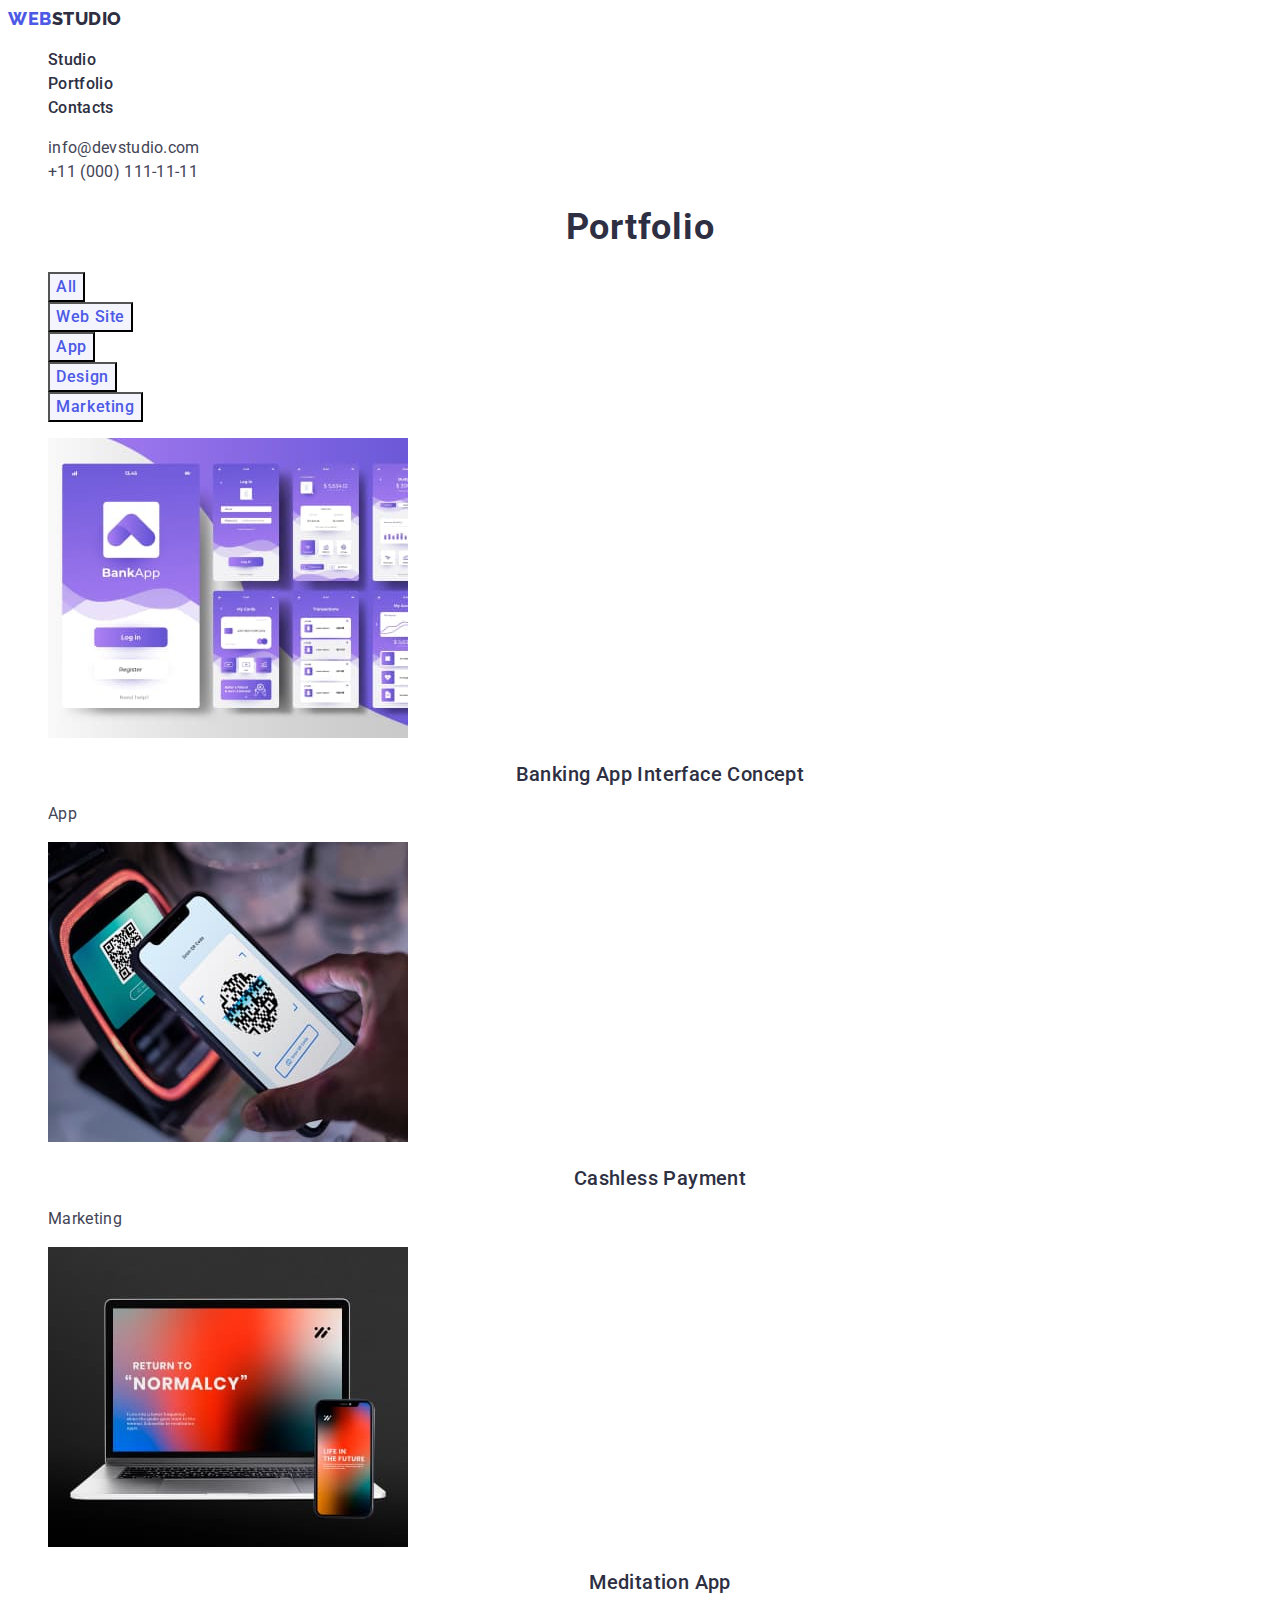
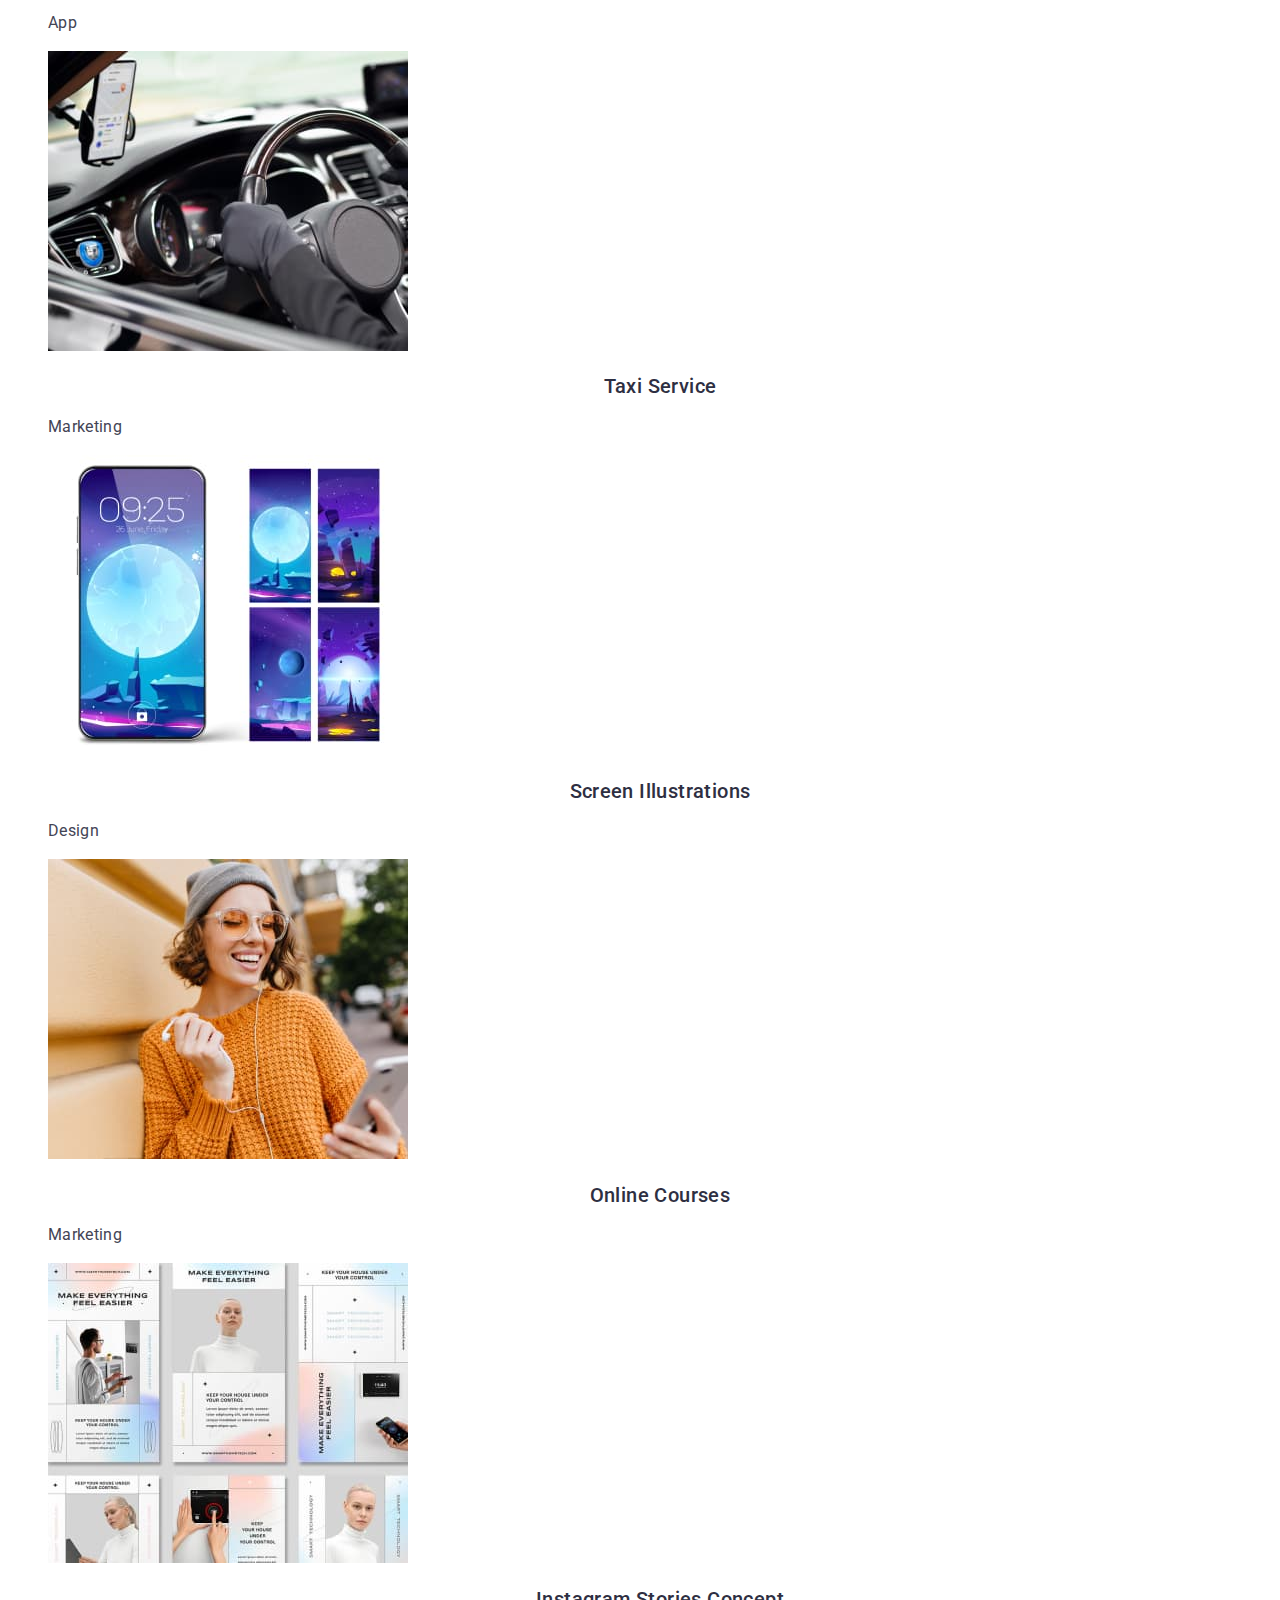
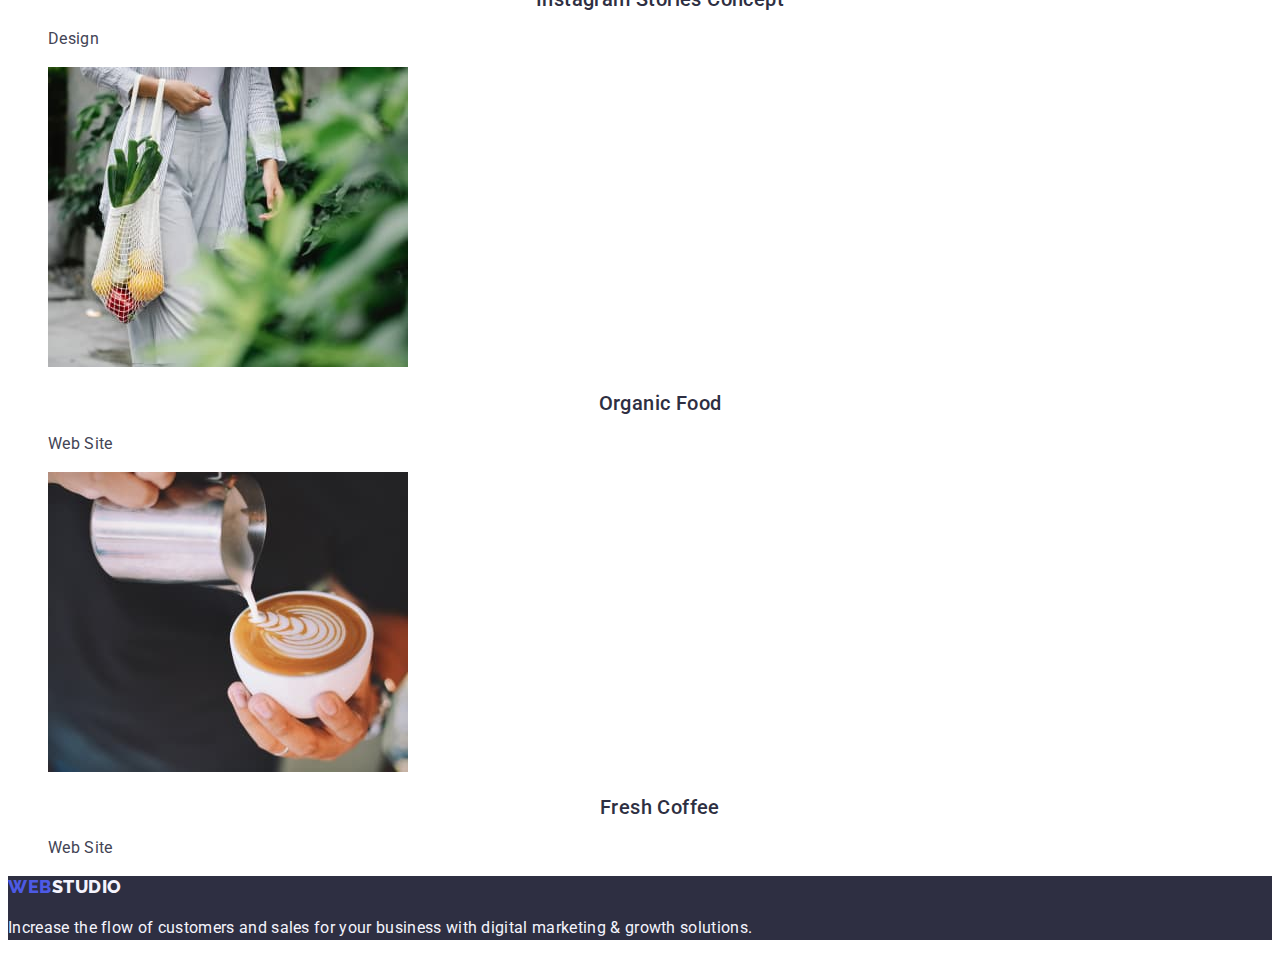
==== portfolio.html @ e99a3436 "Initial commit" ====
<!DOCTYPE html>
<html lang="en">
  <head>
    <meta charset="UTF-8" />
    <meta name="viewport" content="width=device-width, initial-scale=1.0" />
    <link rel="preconnect" href="https://fonts.googleapis.com" />
    <link rel="preconnect" href="https://fonts.gstatic.com" crossorigin />
    <link
      href="https://fonts.googleapis.com/css2?family=Raleway:wght@800&family=Roboto:wght@400;500;700;900&display=swap"
      rel="stylesheet"
    />
    <link href="./css/styles.css" rel="stylesheet" />

    <title>Portfolio</title>
  </head>
  <body>
    <!-- HEADER -->
    <header>
        <nav>
            <a class="logo link" href="./index.html">Web<span class="dark-part-logo">Studio</span></a>
            <ul class="menu list">
                <li class="menu-item">
                    <a class="menu-link link" href="./index.html">Studio</a>
                </li>
                <li class="menu-item">
                    <a class="menu-link link" href="./portfolio.html">Portfolio</a>
                </li>
                <li class="menu-item">
                    <a class="menu-link link" href="">Contacts</a>
                </li>
            </ul>
        </nav>
        <address class="contacts">
            <ul class="list-address list">
                <li>
                    <a class="address-link link" href="mailto:info@devstudio.com">info@devstudio.com</a>
                </li>
                <li>
                    <a class="address-link link" href="tel:+110001111111">+11 (000) 111-11-11</a>
                </li>
            </ul>
        </address>
    </header>

    <main>
      <!-- PORTFOLIO -->
      <section>
        <h1 class="section-title">Portfolio</h1>
        <ul class="filter-list list">
          <li><button class="filter-btn" type="button">All</button></li>
          <li><button class="filter-btn" type="button">Web Site</button></li>
          <li><button class="filter-btn" type="button">App</button></li>
          <li><button class="filter-btn" type="button">Design</button></li>
          <li><button class="filter-btn" type="button">Marketing</button></li>
        </ul>
        <ul class="list">
          <li>
            <a class="link" href="">
              <img
                src="./images/portfolio_page/banking_app.jpg"
                alt="bamking app"
                width="360"
                height="300"
              />
              <h2 class="section-subtitle">Banking App Interface Concept</h2>
              <p class="section-text">App</p>
            </a>
          </li>
          <li>
            <a class="link" href="">
              <img
                src="./images//portfolio_page/cashless_payment.jpg"
                alt="cashless payment"
                width="360"
                height="300"
              />
              <h2 class="section-subtitle">Cashless Payment</h2>
              <p class="section-text">Marketing</p>
            </a>
          </li>
          <li>
            <a class="link" href="">
              <img
                src="./images/portfolio_page/meditation_app.jpg"
                alt="meditation app"
                width="360"
                height="300"
              />
              <h2 class="section-subtitle">Meditation App</h2>
              <p class="section-text">App</p>
            </a>
          </li>
          <li>
            <a class="link" href="">
              <img
                src="./images/portfolio_page/taxi_service.jpg"
                alt="taxi service"
                width="360"
                height="300"
              />
              <h2 class="section-subtitle">Taxi Service</h2>
              <p class="section-text">Marketing</p>
            </a>
          </li>
          <li>
            <a class="link" href="">
              <img
                src="./images/portfolio_page/screen_illustrations.jpg"
                alt="screen illustrations"
                width="360"
                height="300"
              />
              <h2 class="section-subtitle">Screen Illustrations</h2>
              <p class="section-text">Design</p>
            </a>
          </li>
          <li>
            <a class="link" href="">
              <img
                src="./images/portfolio_page/online_cousre.jpg"
                alt="online course"
                width="360"
                height="300"
              />
              <h2 class="section-subtitle">Online Courses</h2>
              <p class="section-text">Marketing</p>
            </a>
          </li>
          <li>
            <a class="link" href="">
              <img
                src="./images/portfolio_page/instagram-stories_concept.jpg"
                alt="instagram stories concept"
                width="360"
                height="300"
              />
              <h2 class="section-subtitle">Instagram Stories Concept</h2>
              <p class="section-text">Design</p>
            </a>
          </li>
          <li>
            <a class="link" href="">
              <img
                src="./images/portfolio_page/organic_food.jpg"
                alt="organic food"
                width="360"
                height="300"
              />
              <h2 class="section-subtitle">Organic Food</h2>
              <p class="section-text">Web Site</p>
            </a>
          </li>
          <li>
            <a class="link" href="">
              <img
                src="./images/portfolio_page/fresh_coffee.jpg"
                alt="fresh coffee"
                width="360"
                height="300"
              />
              <h2 class="section-subtitle">Fresh Coffee</h2>
              <p class="section-text">Web Site</p>
            </a>
          </li>
        </ul>
      </section>
    </main>
    <!-- FOOTER -->
    <footer class="page-footer">
      <a class="logo link" href="./index.html"
        >Web<span class="logo-part-light">Studio</span></a
      >
      <p class="text-footer">
        Increase the flow of customers and sales for your business with digital
        marketing & growth solutions.
      </p>
    </footer>
  </body>
</html>
---- css/styles.css ----
/*===== VARIABLES ===== */
:root {
  --brand-color: #4d5ae5;
  --acive-color: #404bbf;
  --dark-color: #2e2f42;
  --success-color: #31d0aa;
  --primary-text-color: #434455;
  --secondary-text-color: #8e8f99;
  --accent-color: #e7e9fc;
  --light-bg-color: #f4f4fd;
  --modal-overlay-color: #2e2f42;
  --hero-bg-color: #2e2f42;
  --white-color: #ffffff;
  --modal-bg-color: #fcfcfc;
}
/*===== /VARIABLES ===== */

/* ===== NORMALIZE ===== */
body {
  color: var(--primary-text-color);
  font-family: "Roboto", sans-serif;
  font-size: 16px;
  line-height: 1.5;
  background-color: var(--white-color);
  letter-spacing: 0.02em;
}

address {
  font-style: normal;
}

.link {
  text-decoration: none;
}

button {
  cursor: pointer;
}

.list {
  list-style: none;
}
/* ===== /NORMALIZE ===== */

/* ===== COMPONENTS ===== */
.logo {
  color: var(--brand-color);
  font-family: "Raleway", sans-serif;
  font-size: 18px;
  line-height: 1.17;
  text-transform: uppercase;
  letter-spacing: 0.03em;
  font-weight: 800;
}
.dark-part-logo {
  color: var(--dark-color);
}

.logo-part-light {
  color: var(--light-bg-color);
}

.section-title {
  color: var(--dark-color);
  font-weight: 700;
  font-size: 36px;
  line-height: 1.11;
  letter-spacing: 0.02em;
  text-align: center;
  text-transform: capitalize;
}

.section-subtitle {
  color: var(--dark-color);
  font-size: 20px;
  line-height: 1.2;
  letter-spacing: 0.02em;
  font-weight: 500;
  text-align: center;
}

.section-text {
  color: var(--primary-text-color);
}
/* ===== /COMPONENTS ===== */

/* ===== HEADER ===== */
.menu-link {
  font-size: 16px;
  line-height: 1.5;
  font-weight: 500;
  color: var(--dark-color);
}

.menu-link:hover,
.menu-link:focus {
  color: var(--acive-color);
}

.address-link {
  color: var(--primary-text-color);
}

.address-link:hover,
.address-link:focus {
  color: var(--acive-color);
}
/* ===== /HEADER ===== */

/* ===== HERO ===== */
.hero {
  background-color: var(--dark-color);
}

.hero-title {
  color: var(--white-color);
  font-size: 56px;
  line-height: 1.07;
  font-weight: 700;
  text-align: center;
  letter-spacing: 0.02em;
}

.hero-button {
  color: var(--white-color);
  background-color: var(--brand-color);

  font-family: "Roboto", sans-serif;
  font-size: 16px;
  line-height: 1.5;
  font-weight: 500;
  letter-spacing: 0.04em;
}

.hero-button:hover,
.hero-button:focus {
  background-color: var(--acive-color);
}
/* ===== /HERO ===== */

/* ===== OUR TEAM ===== */
.section-team {
  background-color: var(--light-bg-color);
}
.team-item {
  background-color: var(--white-color);
}
/* ===== /OUR TEAM ===== */

/* ===== PORTFOLIO ===== */
.filter-btn {
  color: var(--brand-color);
  background-color: var(--light-bg-color);
  font-family: "Roboto", sans-serif;
  font-size: 16px;
  font-weight: 500;
  line-height: 1.5;
  letter-spacing: 0.04em;
}

.filter-btn:hover,
.filter-btn:focus {
  color: var(--white-color);
  background-color: var(--acive-color);
  font-weight: 500;
  letter-spacing: 0.04em;
}
/* ===== /PORTFOLIO ===== */

/* ===== FOOTER ===== */
.page-footer {
  background-color: var(--dark-color);
}

.text-footer {
  color: var(--light-bg-color);
}
/* ===== /FOOTER ===== */
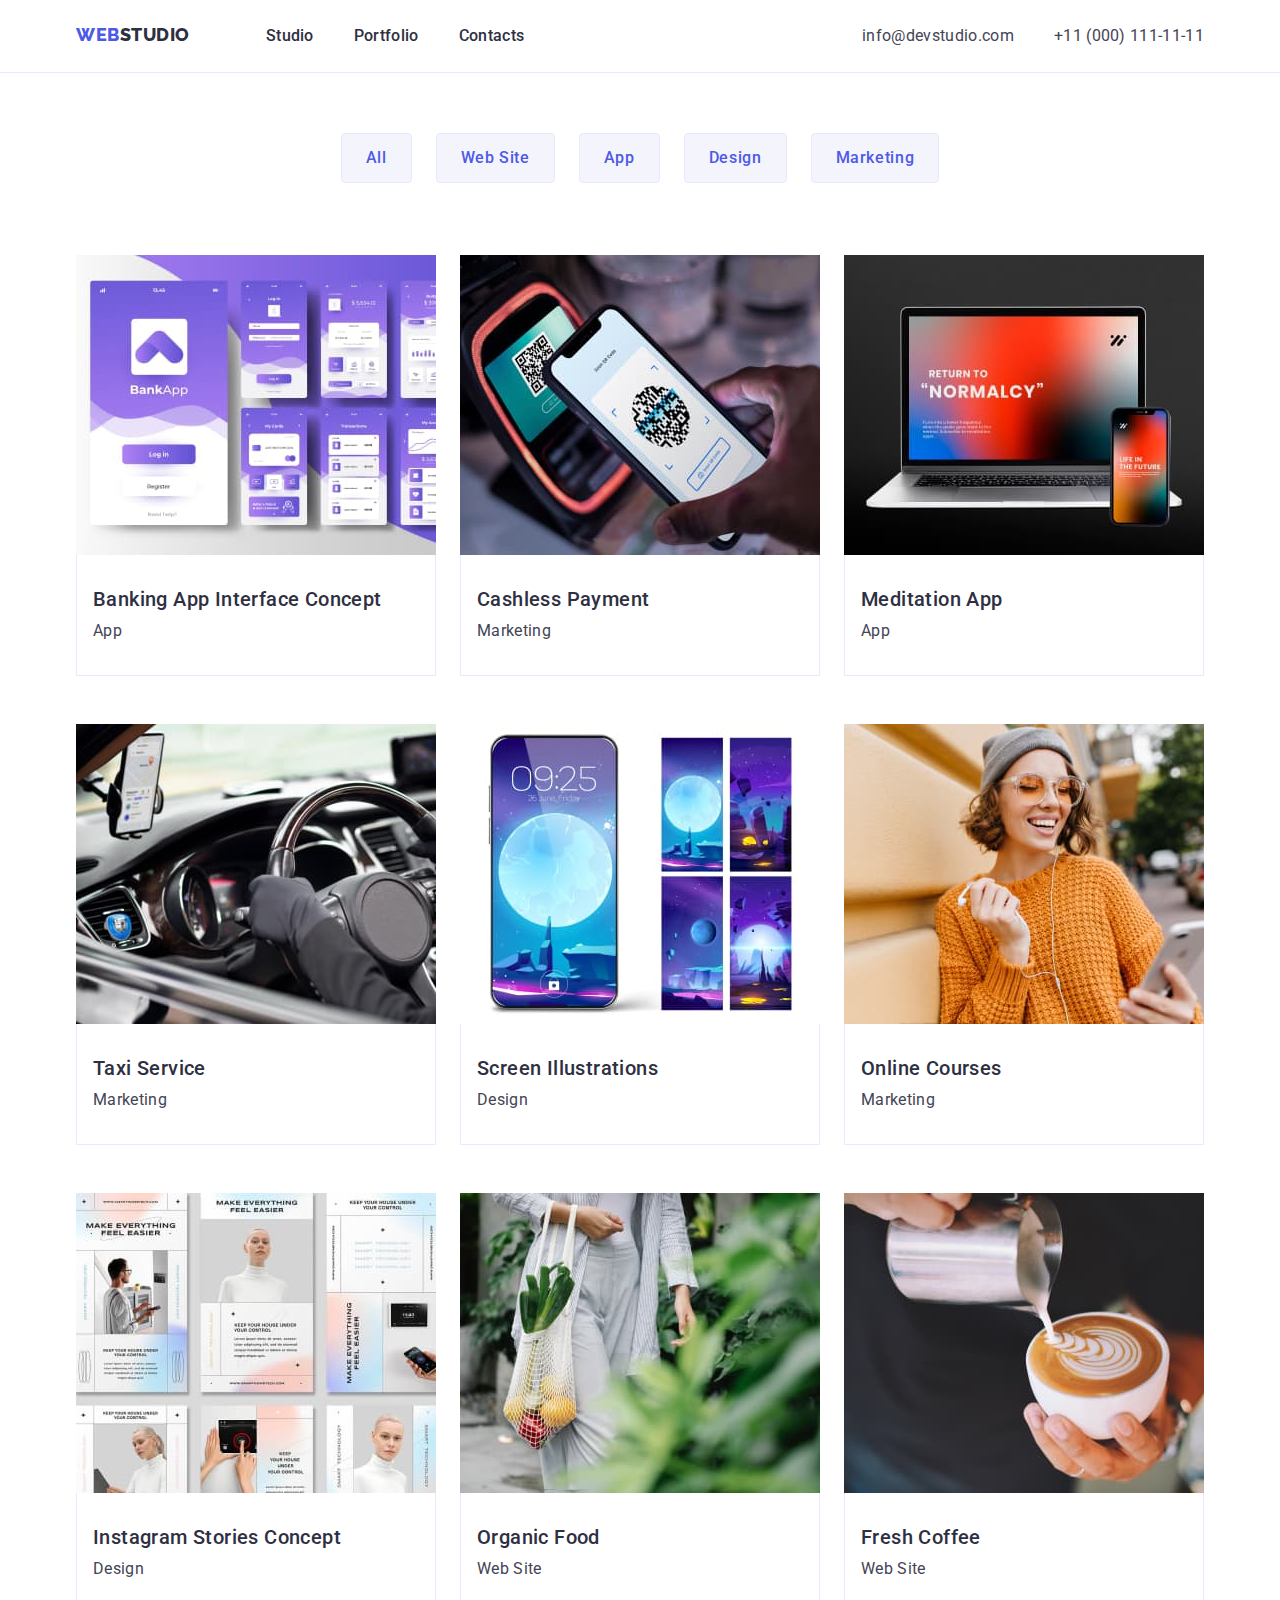
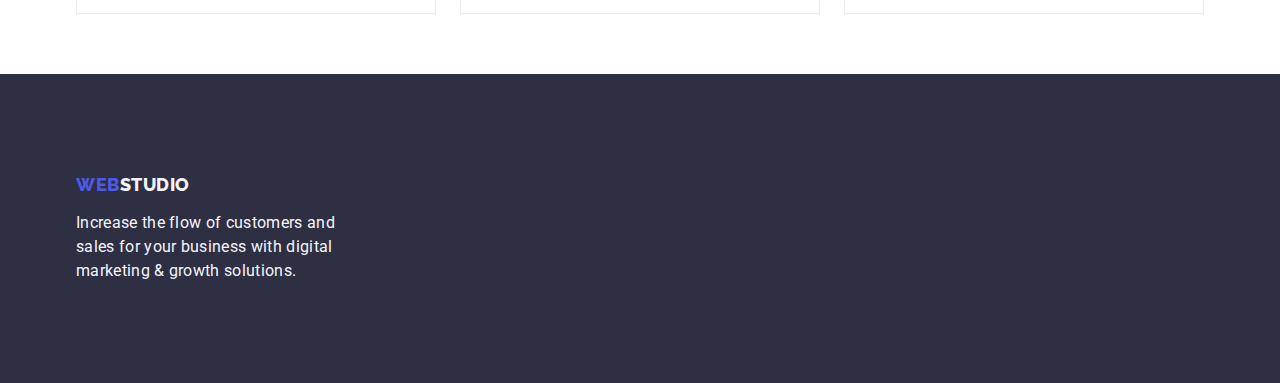
==== commit 3010d70a: "adding flex style" ====
--- a/portfolio.html
+++ b/portfolio.html
@@ -9,171 +9,198 @@
       href="https://fonts.googleapis.com/css2?family=Raleway:wght@800&family=Roboto:wght@400;500;700;900&display=swap"
       rel="stylesheet"
     />
+    <link
+      rel="stylesheet"
+      href="https://cdn.jsdelivr.net/npm/modern-normalize@2.0.0/modern-normalize.min.css"
+    />
     <link href="./css/styles.css" rel="stylesheet" />
 
     <title>Portfolio</title>
   </head>
   <body>
     <!-- HEADER -->
-    <header>
-        <nav>
-            <a class="logo link" href="./index.html">Web<span class="dark-part-logo">Studio</span></a>
-            <ul class="menu list">
-                <li class="menu-item">
-                    <a class="menu-link link" href="./index.html">Studio</a>
-                </li>
-                <li class="menu-item">
-                    <a class="menu-link link" href="./portfolio.html">Portfolio</a>
-                </li>
-                <li class="menu-item">
-                    <a class="menu-link link" href="">Contacts</a>
-                </li>
-            </ul>
+    <header class="header-border">
+      <div class="header-container container">
+        <nav class="navigation">
+          <a class="logo link" href="./index.html"
+            >Web<span class="dark-part-logo">Studio</span></a
+          >
+          <ul class="menu list">
+            <li class="menu-item">
+              <a class="menu-link link" href="./index.html">Studio</a>
+            </li>
+            <li class="menu-item">
+              <a class="menu-link link" href="./portfolio.html">Portfolio</a>
+            </li>
+            <li class="menu-item">
+              <a class="menu-link link" href="">Contacts</a>
+            </li>
+          </ul>
         </nav>
         <address class="contacts">
-            <ul class="list-address list">
-                <li>
-                    <a class="address-link link" href="mailto:info@devstudio.com">info@devstudio.com</a>
-                </li>
-                <li>
-                    <a class="address-link link" href="tel:+110001111111">+11 (000) 111-11-11</a>
-                </li>
-            </ul>
+          <ul class="list-address list">
+            <li>
+              <a class="address-link link" href="mailto:info@devstudio.com"
+                >info@devstudio.com</a
+              >
+            </li>
+            <li>
+              <a class="address-link link" href="tel:+110001111111"
+                >+11 (000) 111-11-11</a
+              >
+            </li>
+          </ul>
         </address>
+      </div>
     </header>
 
     <main>
       <!-- PORTFOLIO -->
-      <section>
-        <h1 class="section-title">Portfolio</h1>
-        <ul class="filter-list list">
-          <li><button class="filter-btn" type="button">All</button></li>
-          <li><button class="filter-btn" type="button">Web Site</button></li>
-          <li><button class="filter-btn" type="button">App</button></li>
-          <li><button class="filter-btn" type="button">Design</button></li>
-          <li><button class="filter-btn" type="button">Marketing</button></li>
-        </ul>
-        <ul class="list">
-          <li>
-            <a class="link" href="">
-              <img
-                src="./images/portfolio_page/banking_app.jpg"
-                alt="bamking app"
-                width="360"
-                height="300"
-              />
-              <h2 class="section-subtitle">Banking App Interface Concept</h2>
-              <p class="section-text">App</p>
-            </a>
-          </li>
-          <li>
-            <a class="link" href="">
-              <img
-                src="./images//portfolio_page/cashless_payment.jpg"
-                alt="cashless payment"
-                width="360"
-                height="300"
-              />
-              <h2 class="section-subtitle">Cashless Payment</h2>
-              <p class="section-text">Marketing</p>
-            </a>
-          </li>
-          <li>
-            <a class="link" href="">
-              <img
-                src="./images/portfolio_page/meditation_app.jpg"
-                alt="meditation app"
-                width="360"
-                height="300"
-              />
-              <h2 class="section-subtitle">Meditation App</h2>
-              <p class="section-text">App</p>
-            </a>
-          </li>
-          <li>
-            <a class="link" href="">
-              <img
-                src="./images/portfolio_page/taxi_service.jpg"
-                alt="taxi service"
-                width="360"
-                height="300"
-              />
-              <h2 class="section-subtitle">Taxi Service</h2>
-              <p class="section-text">Marketing</p>
-            </a>
-          </li>
-          <li>
-            <a class="link" href="">
-              <img
-                src="./images/portfolio_page/screen_illustrations.jpg"
-                alt="screen illustrations"
-                width="360"
-                height="300"
-              />
-              <h2 class="section-subtitle">Screen Illustrations</h2>
-              <p class="section-text">Design</p>
-            </a>
-          </li>
-          <li>
-            <a class="link" href="">
-              <img
-                src="./images/portfolio_page/online_cousre.jpg"
-                alt="online course"
-                width="360"
-                height="300"
-              />
-              <h2 class="section-subtitle">Online Courses</h2>
-              <p class="section-text">Marketing</p>
-            </a>
-          </li>
-          <li>
-            <a class="link" href="">
-              <img
-                src="./images/portfolio_page/instagram-stories_concept.jpg"
-                alt="instagram stories concept"
-                width="360"
-                height="300"
-              />
-              <h2 class="section-subtitle">Instagram Stories Concept</h2>
-              <p class="section-text">Design</p>
-            </a>
-          </li>
-          <li>
-            <a class="link" href="">
-              <img
-                src="./images/portfolio_page/organic_food.jpg"
-                alt="organic food"
-                width="360"
-                height="300"
-              />
-              <h2 class="section-subtitle">Organic Food</h2>
-              <p class="section-text">Web Site</p>
-            </a>
-          </li>
-          <li>
-            <a class="link" href="">
-              <img
-                src="./images/portfolio_page/fresh_coffee.jpg"
-                alt="fresh coffee"
-                width="360"
-                height="300"
-              />
-              <h2 class="section-subtitle">Fresh Coffee</h2>
-              <p class="section-text">Web Site</p>
-            </a>
-          </li>
-        </ul>
+      <section class="section">
+        <div class="container">
+          <h1 class="visually-hidden section-title">Portfolio</h1>
+          <ul class="filter-list list">
+            <li><button class="filter-btn" type="button">All</button></li>
+            <li><button class="filter-btn" type="button">Web Site</button></li>
+            <li><button class="filter-btn" type="button">App</button></li>
+            <li><button class="filter-btn" type="button">Design</button></li>
+            <li><button class="filter-btn" type="button">Marketing</button></li>
+          </ul>
+          <ul class="examples-list list">
+            <li class="examples-item">
+              <a class="link" href="">
+                <img
+                  src="./images/portfolio_page/banking_app.jpg"
+                  alt="bamking app"
+                  width="360"
+                />
+                <div class="example-description">
+                  <h2 class="section-subtitle">
+                    Banking App Interface Concept
+                  </h2>
+                  <p class="section-text">App</p>
+                </div>
+              </a>
+            </li>
+            <li class="examples-item">
+              <a class="link" href="">
+                <img
+                  src="./images//portfolio_page/cashless_payment.jpg"
+                  alt="cashless payment"
+                  width="360"
+                />
+                <div class="example-description">
+                  <h2 class="section-subtitle">Cashless Payment</h2>
+                  <p class="section-text">Marketing</p>
+                </div>
+              </a>
+            </li>
+            <li class="examples-item">
+              <a class="link" href="">
+                <img
+                  src="./images/portfolio_page/meditation_app.jpg"
+                  alt="meditation app"
+                  width="360"
+                />
+                <div class="example-description">
+                  <h2 class="section-subtitle">Meditation App</h2>
+                  <p class="section-text">App</p>
+                </div>
+              </a>
+            </li>
+            <li class="examples-item">
+              <a class="link" href="">
+                <img
+                  src="./images/portfolio_page/taxi_service.jpg"
+                  alt="taxi service"
+                  width="360"
+                />
+                <div class="example-description">
+                  <h2 class="section-subtitle">Taxi Service</h2>
+                  <p class="section-text">Marketing</p>
+                </div>
+              </a>
+            </li>
+            <li class="examples-item">
+              <a class="link" href="">
+                <img
+                  src="./images/portfolio_page/screen_illustrations.jpg"
+                  alt="screen illustrations"
+                  width="360"
+                />
+                <div class="example-description">
+                  <h2 class="section-subtitle">Screen Illustrations</h2>
+                  <p class="section-text">Design</p>
+                </div>
+              </a>
+            </li>
+            <li class="examples-item">
+              <a class="link" href="">
+                <img
+                  src="./images/portfolio_page/online_cousre.jpg"
+                  alt="online course"
+                  width="360"
+                />
+                <div class="example-description">
+                  <h2 class="section-subtitle">Online Courses</h2>
+                  <p class="section-text">Marketing</p>
+                </div>
+              </a>
+            </li>
+            <li class="examples-item">
+              <a class="link" href="">
+                <img
+                  src="./images/portfolio_page/instagram-stories_concept.jpg"
+                  alt="instagram stories concept"
+                  width="360"
+                />
+                <div class="example-description">
+                  <h2 class="section-subtitle">Instagram Stories Concept</h2>
+                  <p class="section-text">Design</p>
+                </div>
+              </a>
+            </li>
+            <li class="examples-item">
+              <a class="link" href="">
+                <img
+                  src="./images/portfolio_page/organic_food.jpg"
+                  alt="organic food"
+                  width="360"
+                />
+                <div class="example-description">
+                  <h2 class="section-subtitle">Organic Food</h2>
+                  <p class="section-text">Web Site</p>
+                </div>
+              </a>
+            </li>
+            <li class="examples-item">
+              <a class="link" href="">
+                <img
+                  src="./images/portfolio_page/fresh_coffee.jpg"
+                  alt="fresh coffee"
+                  width="360"
+                />
+                <div class="example-description">
+                  <h2 class="section-subtitle">Fresh Coffee</h2>
+                  <p class="section-text">Web Site</p>
+                </div>
+              </a>
+            </li>
+          </ul>
+        </div>
       </section>
     </main>
     <!-- FOOTER -->
     <footer class="page-footer">
-      <a class="logo link" href="./index.html"
-        >Web<span class="logo-part-light">Studio</span></a
-      >
-      <p class="text-footer">
-        Increase the flow of customers and sales for your business with digital
-        marketing & growth solutions.
-      </p>
+      <div class="container">
+        <a class="logo-footer logo link" href="./index.html"
+          >Web<span class="logo-part-light">Studio</span></a
+        >
+        <p class="text-footer">
+          Increase the flow of customers and sales for your business with
+          digital marketing & growth solutions.
+        </p>
+      </div>
     </footer>
   </body>
 </html>
--- a/css/styles.css
+++ b/css/styles.css
@@ -29,20 +29,65 @@
   font-style: normal;
 }
 
+button,
+h1,
+h2,
+h3,
+h4,
+h5,
+h6,
+p {
+  margin-top: 0;
+  margin-bottom: 0;
+}
+
+ul,
+ol {
+  padding-left: 0;
+  margin-top: 0;
+  margin-bottom: 0;
+}
+
+img {
+  display: block;
+}
+
+button {
+  display: block;
+  cursor: pointer;
+}
+
 .link {
   text-decoration: none;
 }
 
-button {
-  cursor: pointer;
-}
-
 .list {
   list-style: none;
 }
+
+.visually-hidden {
+  position: absolute;
+  width: 1px;
+  height: 1px;
+  margin: -1px;
+  border: 0;
+  padding: 0;
+  white-space: nowrap;
+  clip-path: inset(100%);
+  clip: rect(0 0 0 0);
+  overflow: hidden;
+}
 /* ===== /NORMALIZE ===== */
 
 /* ===== COMPONENTS ===== */
+.container {
+  width: 1158px;
+  padding-left: 15px;
+  padding-right: 15px;
+  margin-left: auto;
+  margin-right: auto;
+}
+
 .logo {
   color: var(--brand-color);
   font-family: "Raleway", sans-serif;
@@ -60,9 +105,15 @@
   color: var(--light-bg-color);
 }
 
+.section {
+  padding-top: 60px;
+  padding-bottom: 60px;
+}
+
 .section-title {
+  margin-bottom: 72px;
+
   color: var(--dark-color);
-  font-weight: 700;
   font-size: 36px;
   line-height: 1.11;
   letter-spacing: 0.02em;
@@ -71,20 +122,49 @@
 }
 
 .section-subtitle {
+  margin-bottom: 8px;
   color: var(--dark-color);
   font-size: 20px;
   line-height: 1.2;
   letter-spacing: 0.02em;
   font-weight: 500;
-  text-align: center;
 }
 
 .section-text {
   color: var(--primary-text-color);
 }
+
 /* ===== /COMPONENTS ===== */
 
+/* !!!===== MAIN PAGE ======!!! */
 /* ===== HEADER ===== */
+.header-container {
+  display: flex;
+  justify-content: space-between;
+
+  padding-bottom: 24px;
+  padding-top: 24px;
+}
+
+.header-border {
+  border-bottom: 1px solid var(--accent-color);
+}
+
+.navigation {
+  display: flex;
+}
+
+.menu {
+  display: flex;
+  column-gap: 40px;
+  margin-left: 76px;
+}
+
+.list-address {
+  display: flex;
+  column-gap: 40px;
+}
+
 .menu-link {
   font-size: 16px;
   line-height: 1.5;
@@ -109,19 +189,27 @@
 
 /* ===== HERO ===== */
 .hero {
+  padding-top: 188px;
+  padding-bottom: 188px;
   background-color: var(--dark-color);
+  margin-bottom: 60px;
 }
 
 .hero-title {
+  margin: 0 auto 48px;
+  max-width: 496px;
+
   color: var(--white-color);
   font-size: 56px;
   line-height: 1.07;
   font-weight: 700;
-  text-align: center;
   letter-spacing: 0.02em;
 }
 
-.hero-button {
+.hero-btn {
+  margin: 0 auto;
+  padding: 16px 32px;
+
   color: var(--white-color);
   background-color: var(--brand-color);
 
@@ -130,25 +218,110 @@
   line-height: 1.5;
   font-weight: 500;
   letter-spacing: 0.04em;
-}
-
-.hero-button:hover,
-.hero-button:focus {
+
+  border: none;
+  border-radius: 4px;
+  box-shadow: 0px 4px 4px 0px rgba(0, 0, 0, 0.15);
+}
+
+.hero-btn:hover,
+.hero-btn:focus {
   background-color: var(--acive-color);
 }
 /* ===== /HERO ===== */
+
+/* ===== ADVANTAGES ===== */
+.advantages-list {
+  display: flex;
+  column-gap: 24px;
+}
+
+.advantages-item {
+  flex-basis: calc((100% - 24px * 3) / 4);
+}
+/* ===== /ADVANTAGES ===== */
+
+/* ===== WORKS ===== */
+
+.works-list {
+  display: flex;
+  column-gap: 24px;
+}
+
+.works-item {
+  flex-basis: calc((100% - 24px * 2) / 3);
+}
+/* ===== /WORKS ===== */
 
 /* ===== OUR TEAM ===== */
 .section-team {
   background-color: var(--light-bg-color);
 }
+
+.team-list {
+  display: flex;
+  column-gap: 24px;
+}
+.team-description {
+  padding: 32px 16px 32px 16px;
+}
+
+.team-description .section-text {
+  text-align: center;
+}
+
 .team-item {
+  flex-basis: calc((100% - 24px * 3) / 4);
+
+  border-radius: 0px 0px 4px 4px;
+  box-shadow: 0px 2px 1px 0px rgba(46, 47, 66, 0.08),
+    0px 1px 1px 0px rgba(46, 47, 66, 0.16),
+    0px 1px 6px 0px rgba(46, 47, 66, 0.08);
+
   background-color: var(--white-color);
 }
+
+.team-item .section-subtitle {
+  text-align: center;
+}
+
+.description-item .section-text {
+  text-align: center;
+}
+
 /* ===== /OUR TEAM ===== */
 
-/* ===== PORTFOLIO ===== */
+/* ===== FOOTER ===== */
+.page-footer {
+  padding-top: 100px;
+  padding-bottom: 100px;
+  background-color: var(--dark-color);
+}
+
+.logo-footer {
+  display: inline-block;
+  margin-bottom: 16px;
+}
+
+.text-footer {
+  color: var(--light-bg-color);
+  max-width: 264px;
+}
+/* ===== /FOOTER ===== */
+/* !!!===== /MAIN PAGE ======!!! */
+
+/* !!!===== PORTFOLIO ======!!! */
+/* ===== FILTER ===== */
+.filter-list {
+  display: flex;
+  column-gap: 24px;
+  justify-content: center;
+  margin-bottom: 72px;
+}
+
 .filter-btn {
+  padding: 12px 24px;
+
   color: var(--brand-color);
   background-color: var(--light-bg-color);
   font-family: "Roboto", sans-serif;
@@ -156,6 +329,9 @@
   font-weight: 500;
   line-height: 1.5;
   letter-spacing: 0.04em;
+
+  border: 1px solid var(--accent-color);
+  border-radius: 4px;
 }
 
 .filter-btn:hover,
@@ -164,15 +340,28 @@
   background-color: var(--acive-color);
   font-weight: 500;
   letter-spacing: 0.04em;
-}
-/* ===== /PORTFOLIO ===== */
-
-/* ===== FOOTER ===== */
-.page-footer {
-  background-color: var(--dark-color);
-}
-
-.text-footer {
-  color: var(--light-bg-color);
-}
-/* ===== /FOOTER ===== */
+  box-shadow: 0px 2px 2px 0px rgba(0, 0, 0, 0.12),
+    0px 2px 1px 0px rgba(0, 0, 0, 0.08), 0px 3px 1px 0px rgba(0, 0, 0, 0.1);
+}
+/* ===== /FILTER ===== */
+
+/* ===== EXAMPLES ===== */
+.examples-list {
+  display: flex;
+  flex-wrap: wrap;
+  gap: 48px 24px;
+}
+
+.examples-item {
+  flex-basis: calc((100% - 24px * 2) / 3);
+}
+
+.example-description {
+  padding: 32px 16px 32px 16px;
+  border-left: 1px solid var(--accent-color);
+  border-right: 1px solid var(--accent-color);
+  border-bottom: 1px solid var(--accent-color);
+}
+/* ===== /EXAMPLES ===== */
+
+/* !!!===== /PORTFOLIO ======!!! */
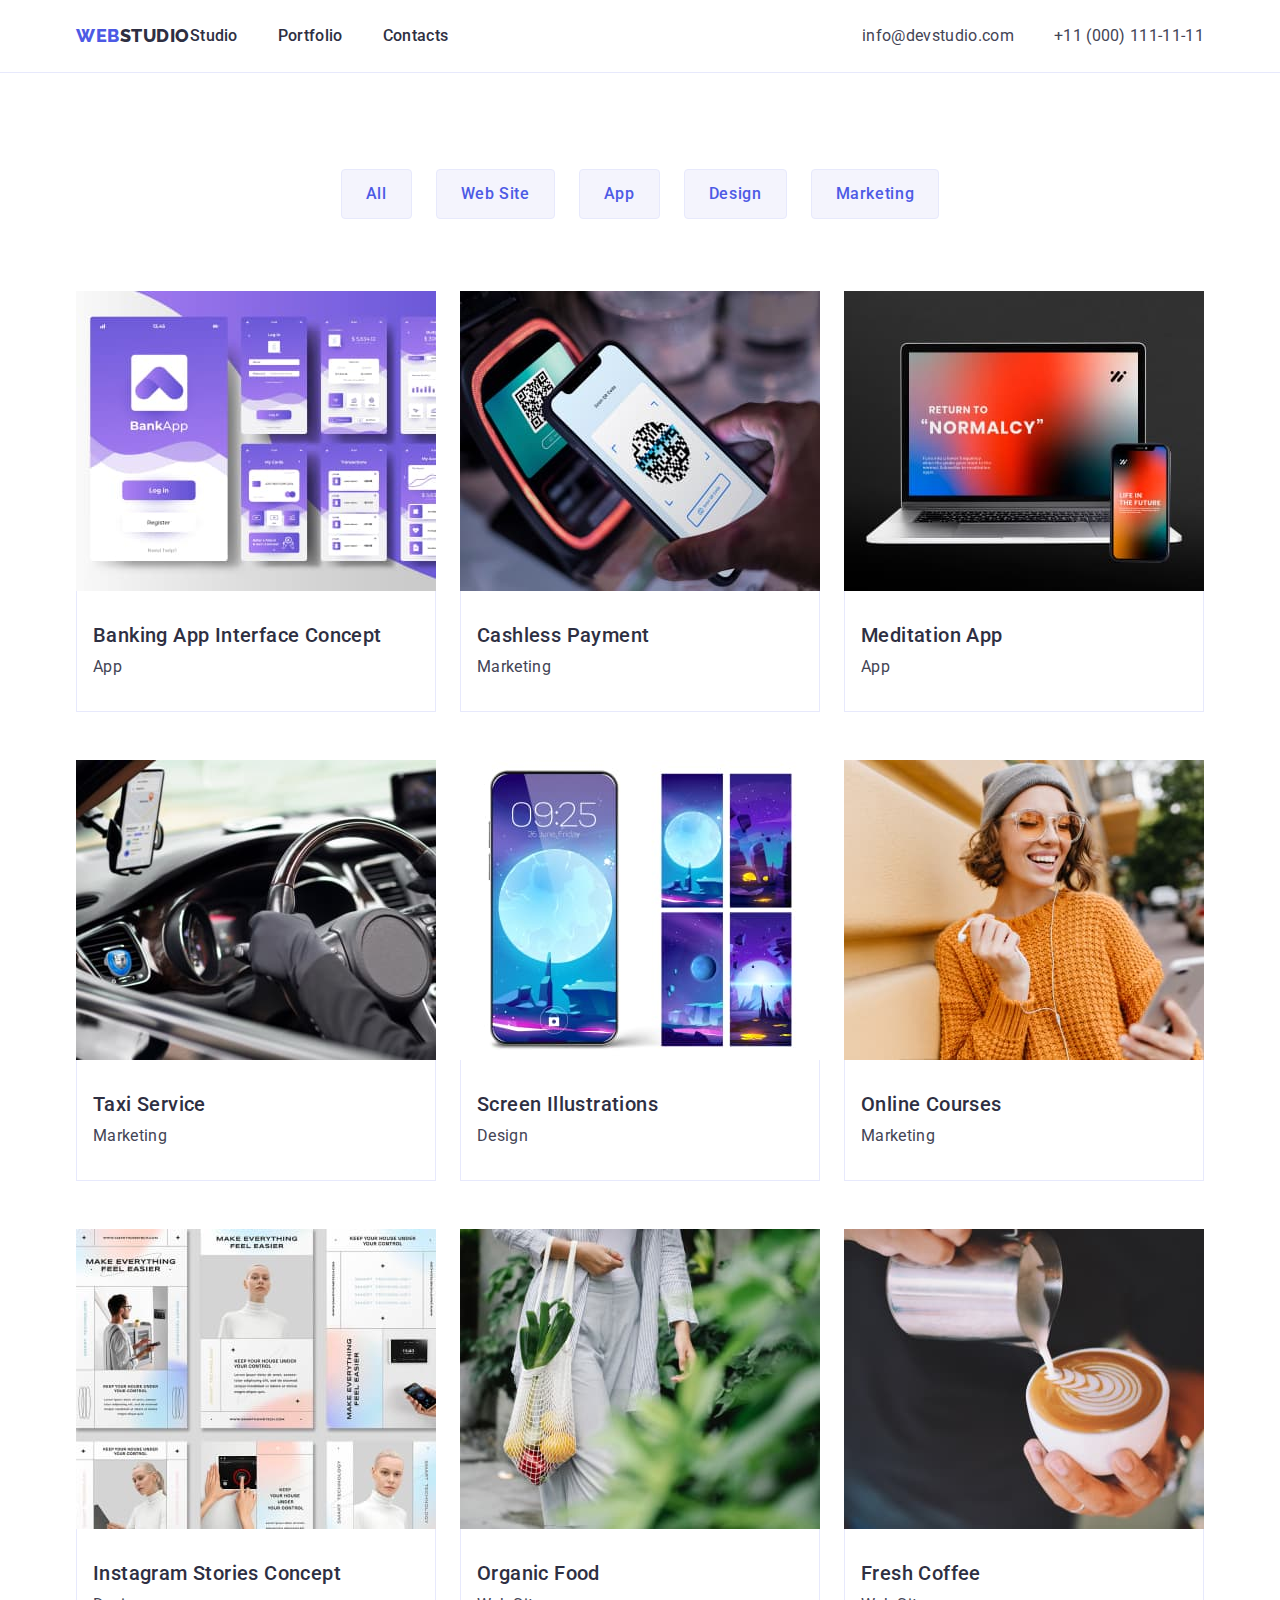
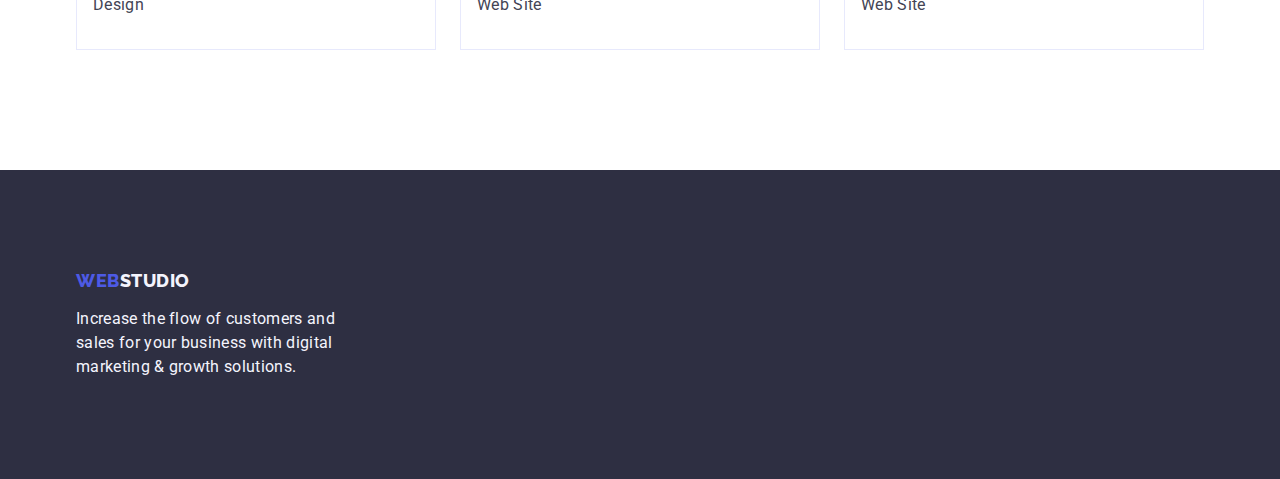
==== commit 020849ad: "fix problem" ====
--- a/portfolio.html
+++ b/portfolio.html
@@ -56,7 +56,7 @@
 
     <main>
       <!-- PORTFOLIO -->
-      <section class="section">
+      <section class="examples-section">
         <div class="container">
           <h1 class="visually-hidden section-title">Portfolio</h1>
           <ul class="filter-list list">
--- a/css/styles.css
+++ b/css/styles.css
@@ -82,8 +82,7 @@
 /* ===== COMPONENTS ===== */
 .container {
   width: 1158px;
-  padding-left: 15px;
-  padding-right: 15px;
+  padding: 0 15px;
   margin-left: auto;
   margin-right: auto;
 }
@@ -106,8 +105,8 @@
 }
 
 .section {
-  padding-top: 60px;
-  padding-bottom: 60px;
+  padding-top: 120px;
+  padding-bottom: 120px;
 }
 
 .section-title {
@@ -141,28 +140,31 @@
 .header-container {
   display: flex;
   justify-content: space-between;
-
-  padding-bottom: 24px;
-  padding-top: 24px;
+  align-items: center;
 }
 
 .header-border {
   border-bottom: 1px solid var(--accent-color);
 }
 
+.logo-header {
+  margin-right: 76px;
+}
+
 .navigation {
   display: flex;
+  align-items: center;
 }
 
 .menu {
   display: flex;
-  column-gap: 40px;
-  margin-left: 76px;
+  gap: 40px;
+  padding: 24px 0;
 }
 
 .list-address {
   display: flex;
-  column-gap: 40px;
+  gap: 40px;
 }
 
 .menu-link {
@@ -192,7 +194,6 @@
   padding-top: 188px;
   padding-bottom: 188px;
   background-color: var(--dark-color);
-  margin-bottom: 60px;
 }
 
 .hero-title {
@@ -209,6 +210,7 @@
 .hero-btn {
   margin: 0 auto;
   padding: 16px 32px;
+  min-width: 169px;
 
   color: var(--white-color);
   background-color: var(--brand-color);
@@ -233,7 +235,7 @@
 /* ===== ADVANTAGES ===== */
 .advantages-list {
   display: flex;
-  column-gap: 24px;
+  gap: 24px;
 }
 
 .advantages-item {
@@ -242,10 +244,13 @@
 /* ===== /ADVANTAGES ===== */
 
 /* ===== WORKS ===== */
+.works-section {
+  padding-bottom: 120px;
+}
 
 .works-list {
   display: flex;
-  column-gap: 24px;
+  gap: 24px;
 }
 
 .works-item {
@@ -260,10 +265,10 @@
 
 .team-list {
   display: flex;
-  column-gap: 24px;
+  gap: 24px;
 }
 .team-description {
-  padding: 32px 16px 32px 16px;
+  padding: 32px 0;
 }
 
 .team-description .section-text {
@@ -314,7 +319,7 @@
 /* ===== FILTER ===== */
 .filter-list {
   display: flex;
-  column-gap: 24px;
+  gap: 24px;
   justify-content: center;
   margin-bottom: 72px;
 }
@@ -336,6 +341,8 @@
 
 .filter-btn:hover,
 .filter-btn:focus {
+  border: 1px solid transparent;
+
   color: var(--white-color);
   background-color: var(--acive-color);
   font-weight: 500;
@@ -346,6 +353,10 @@
 /* ===== /FILTER ===== */
 
 /* ===== EXAMPLES ===== */
+.examples-section {
+  padding-top: 96px;
+  padding-bottom: 120px;
+}
 .examples-list {
   display: flex;
   flex-wrap: wrap;
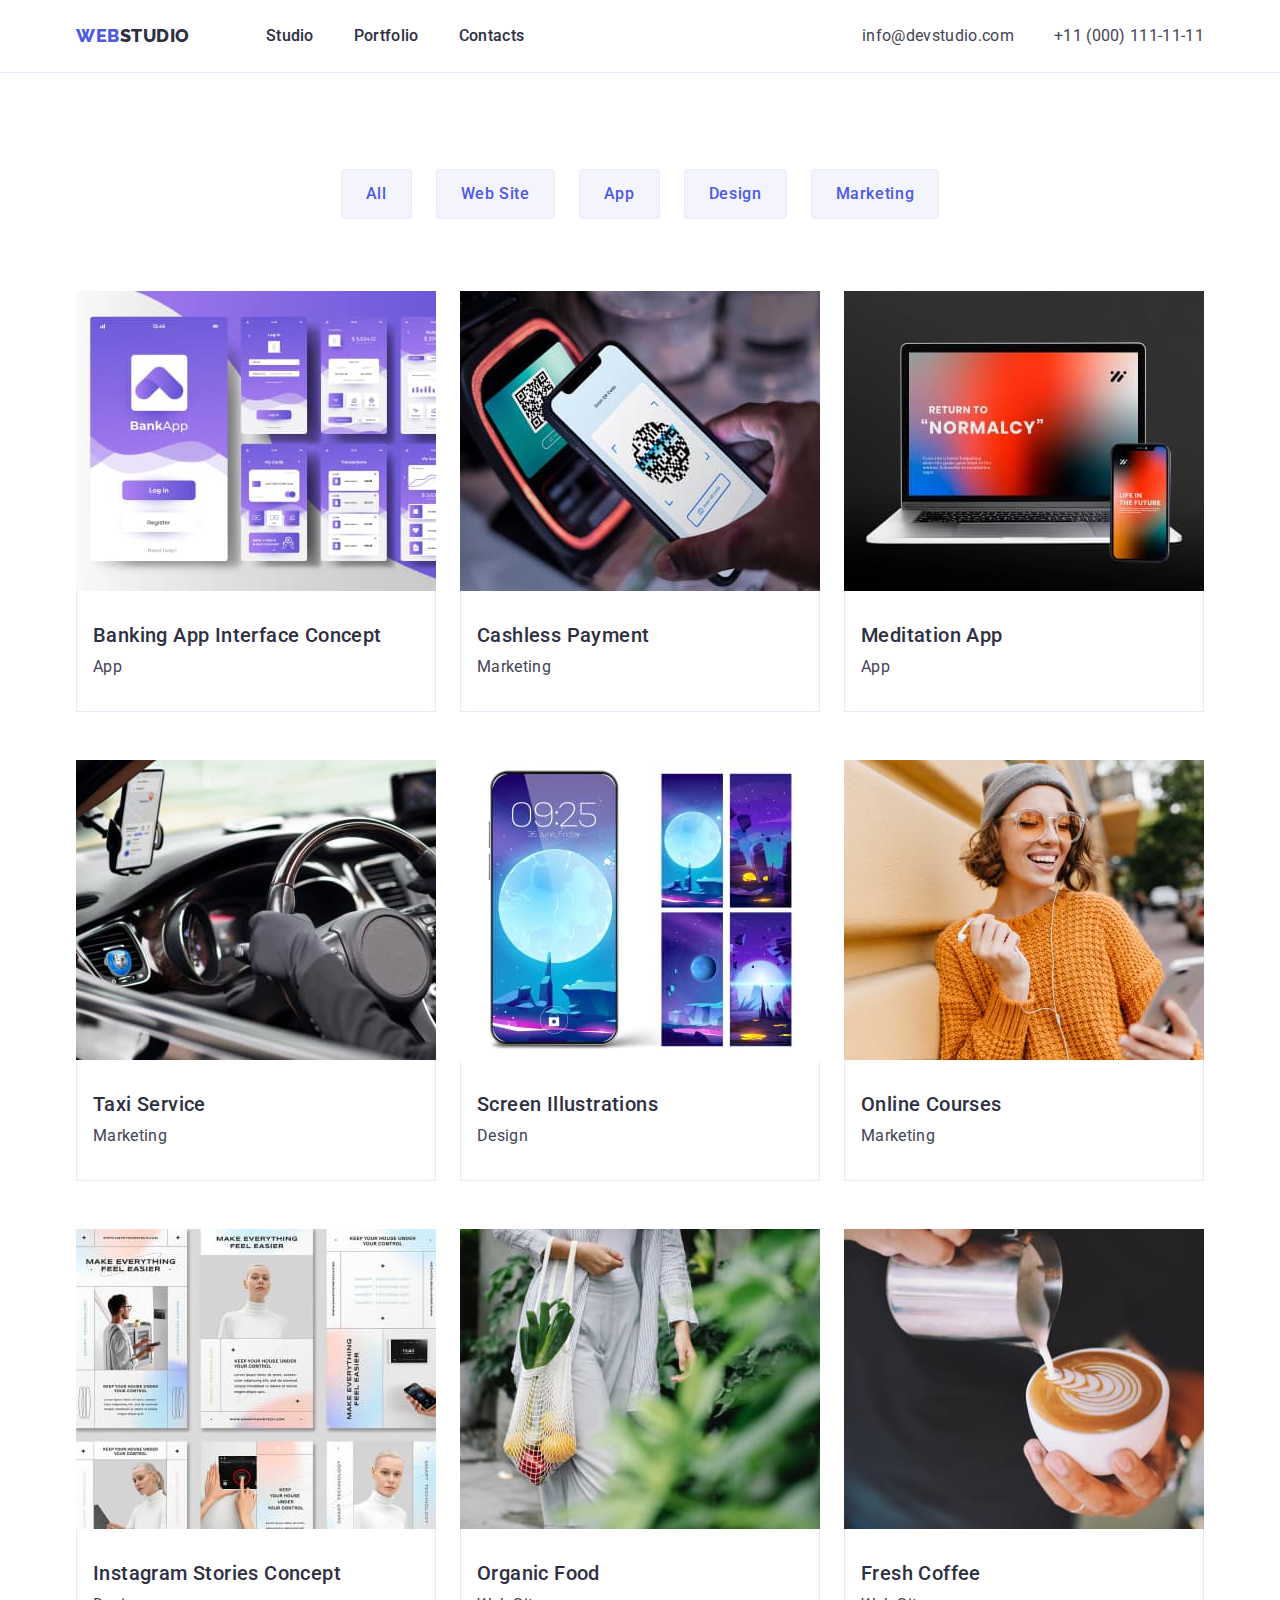
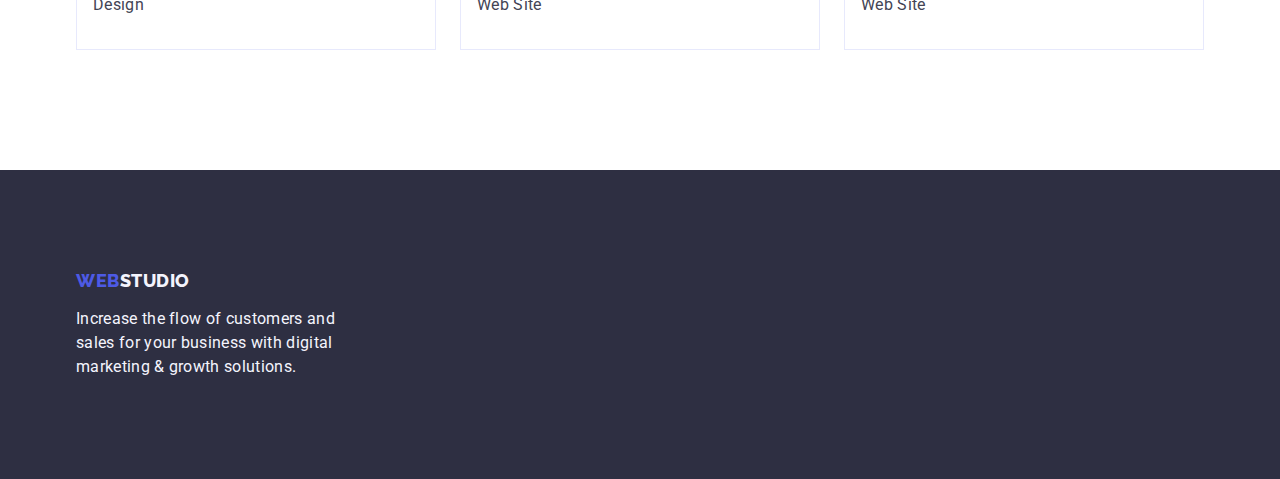
==== commit cb8e43a8: "fix problem" ====
--- a/portfolio.html
+++ b/portfolio.html
@@ -22,7 +22,7 @@
     <header class="header-border">
       <div class="header-container container">
         <nav class="navigation">
-          <a class="logo link" href="./index.html"
+          <a class="logo-header logo link" href="./index.html"
             >Web<span class="dark-part-logo">Studio</span></a
           >
           <ul class="menu list">
@@ -58,7 +58,7 @@
       <!-- PORTFOLIO -->
       <section class="examples-section">
         <div class="container">
-          <h1 class="visually-hidden section-title">Portfolio</h1>
+          <h1 class="visually-hidden">Portfolio</h1>
           <ul class="filter-list list">
             <li><button class="filter-btn" type="button">All</button></li>
             <li><button class="filter-btn" type="button">Web Site</button></li>
--- a/css/styles.css
+++ b/css/styles.css
@@ -159,6 +159,9 @@
 .menu {
   display: flex;
   gap: 40px;
+}
+
+.menu-item {
   padding: 24px 0;
 }
 
